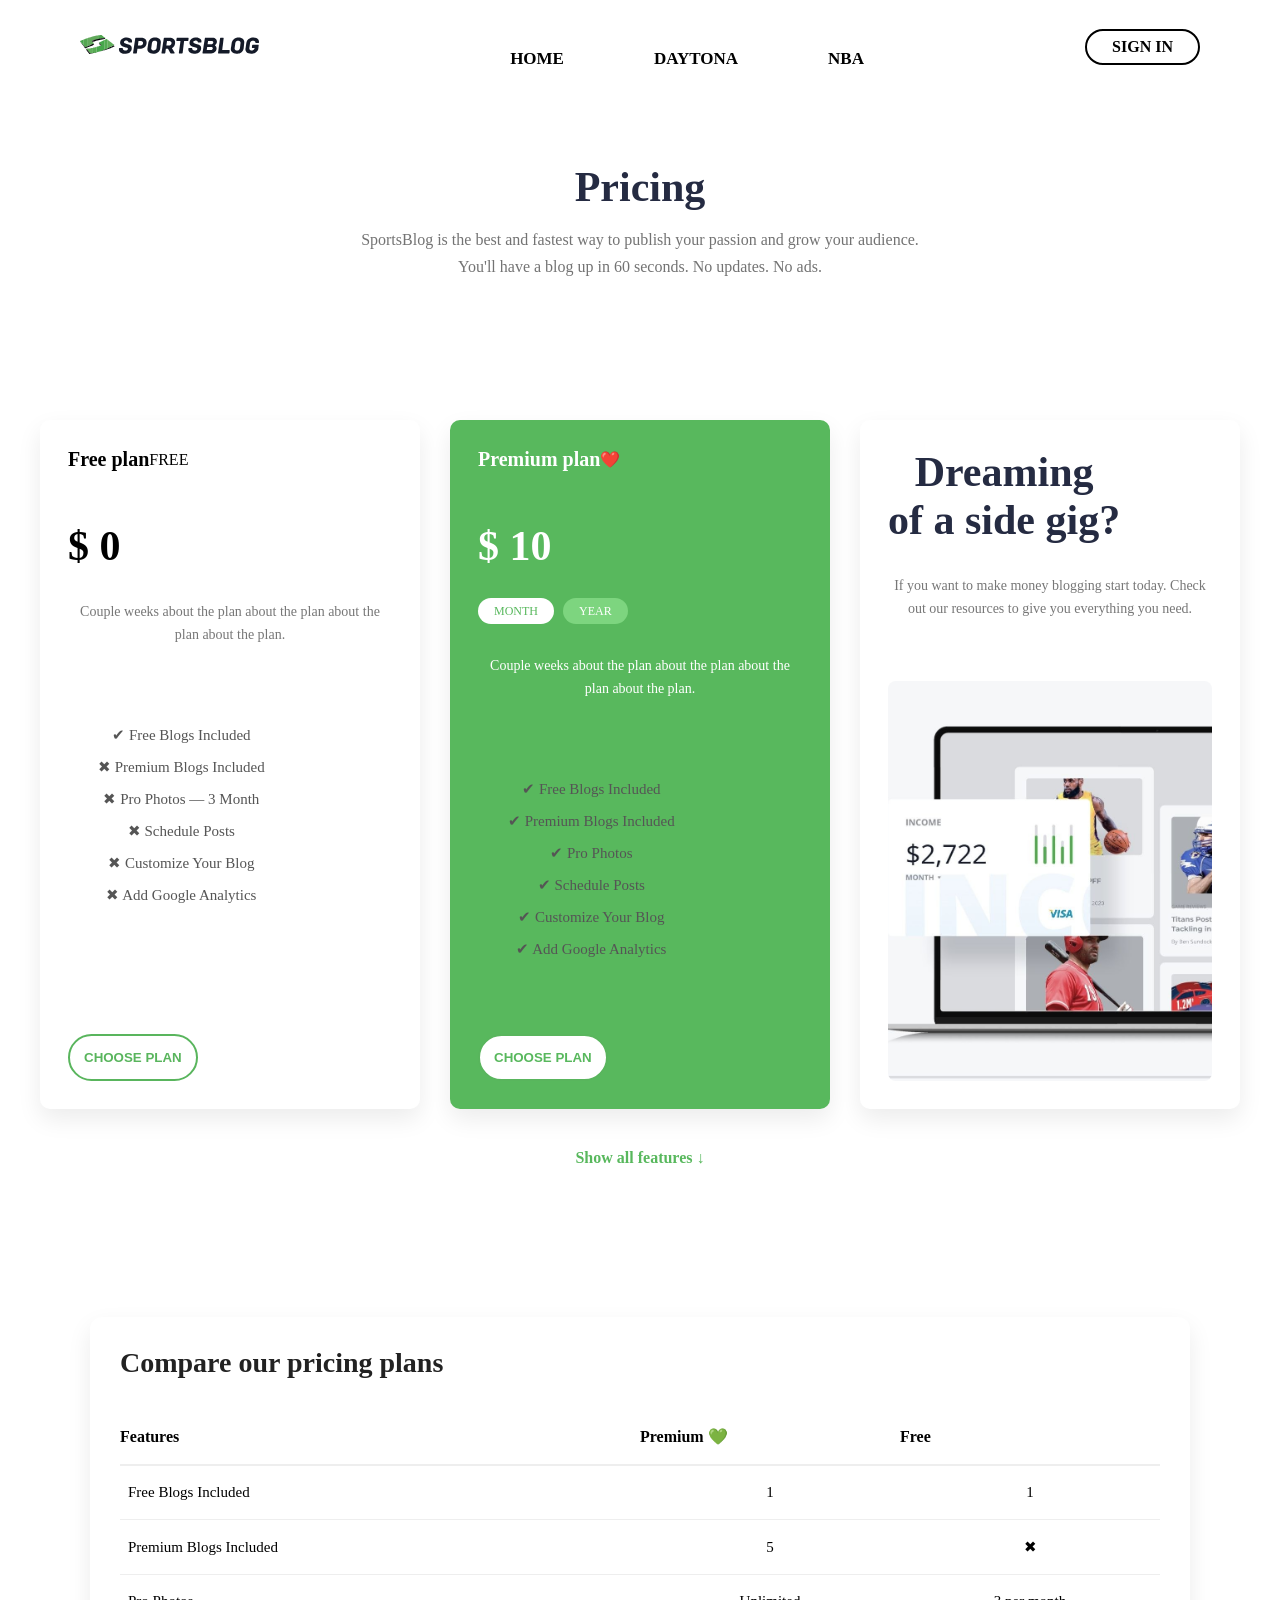
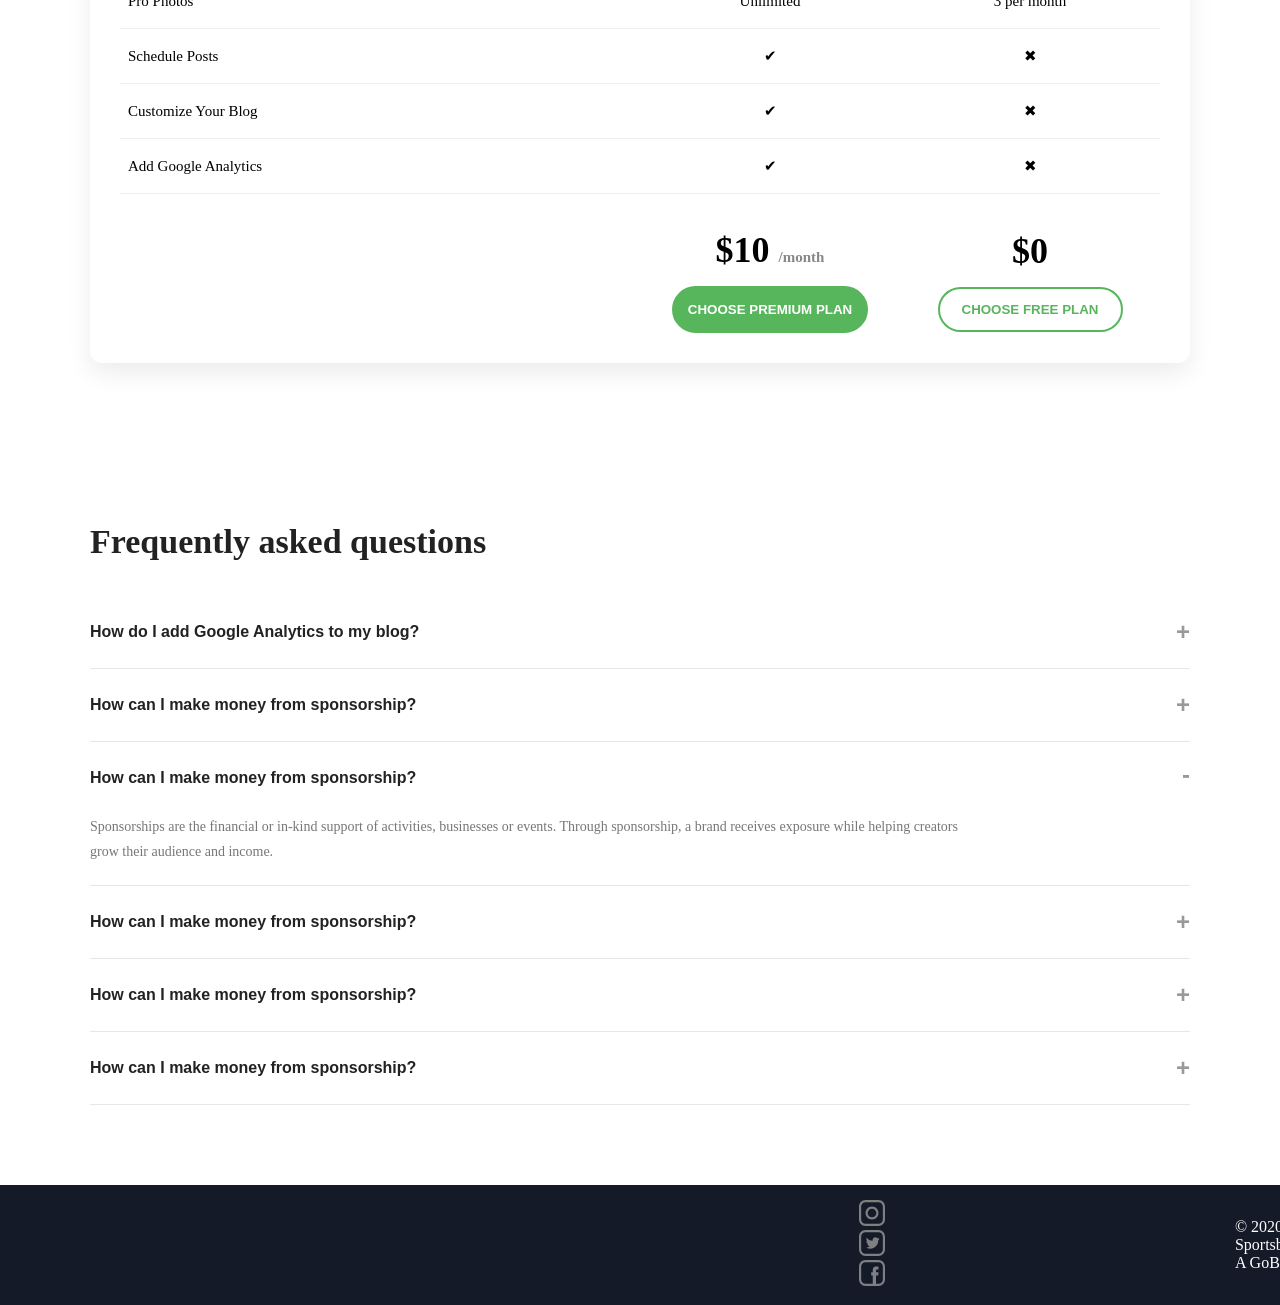
==== button.html @ b6815db2 "new project" ====
<!DOCTYPE html>
<html lang="en">
<head>
    <meta charset="UTF-8">
    <meta name="viewport" content="width=device-width, initial-scale=1.0">
    <title>Document</title>
    <link rel="stylesheet" href="./style.css">
</head>
<body>
   <header class="header">
  <div class="logo">
    <img src="./img/LOGO_dark background.svg" alt="">
  </div>
  <div class="hamburger" id="hamburger">
    <span></span>
    <span></span>
    <span></span>
  </div>

  <nav class="navbar" id="navbar">
    <ul>
      <li><a href="./index.html">HOME</a></li>
      <li><a href="./daytona.html">DAYTONA</a></li>
      <li><a href="./nba.html">NBA</a></li>
    </ul>
  </nav>

  <a href="./button.html" class="signin">SIGN IN</a>
</header>
<script src="./app.js"></script>
<section class="pricing">
    <div class="containerss">
        <h2>Pricing</h2>
        <p>
            SportsBlog is the best and fastest way to publish your passion and grow your audience.
            <br>
            You'll have a blog up in 60 seconds. No updates. No ads.
        </p>
    </div>
</section>
<section class="pricing">

<div class="container">

<div class="card">

<div class="top">
<h3>Free plan</h3>
<span>FREE</span>
</div>

<h1>$ 0</h1>

<p>
Couple weeks about the plan about the plan
about the plan about the plan.
</p>

<ul>

<li>✔ Free Blogs Included</li>
<li>✖ Premium Blogs Included</li>
<li>✖ Pro Photos — 3 Month</li>
<li>✖ Schedule Posts</li>
<li>✖ Customize Your Blog</li>
<li>✖ Add Google Analytics</li>

</ul>

<button>CHOOSE PLAN</button>

</div>

<!-- Premium -->

<div class="card premium">

<div class="top">
<h3>Premium plan</h3>
<span>❤️</span>
</div>

<h1>$ 10</h1>

<div class="switch">

<span class="active">MONTH</span>
<span>YEAR</span>

</div>

<p>
Couple weeks about the plan about the plan
about the plan about the plan.
</p>

<ul>

<li>✔ Free Blogs Included</li>
<li>✔ Premium Blogs Included</li>
<li>✔ Pro Photos</li>
<li>✔ Schedule Posts</li>
<li>✔ Customize Your Blog</li>
<li>✔ Add Google Analytics</li>

</ul>

<button>CHOOSE PLAN</button>

</div>

<!-- Right Card -->

<div class="card image-card">

<h2>Dreaming<br>of a side gig?</h2>

<p>

If you want to make money blogging
start today. Check out our resources
to give you everything you need.

</p>

<img src="./img/photo_2026-07-07_12-33-56.jpg"
alt="dashboard">

</div>

</div>

<a href="#" class="features">
Show all features ↓
</a>

</section>
<section class="compare">

<div class="wrapper">

<h2>Compare our pricing plans</h2>

<div class="table">

<div class="head">
<div>Features</div>
<div>Premium 💚</div>
<div>Free</div>
</div>

<div class="row">
<div>Free Blogs Included</div>
<div>1</div>
<div>1</div>
</div>

<div class="row">
<div>Premium Blogs Included</div>
<div>5</div>
<div>✖</div>
</div>

<div class="row">
<div>Pro Photos</div>
<div>Unlimited</div>
<div>3 per month</div>
</div>

<div class="row">
<div>Schedule Posts</div>
<div>✔</div>
<div>✖</div>
</div>

<div class="row">
<div>Customize Your Blog</div>
<div>✔</div>
<div>✖</div>
</div>

<div class="row">
<div>Add Google Analytics</div>
<div>✔</div>
<div>✖</div>
</div>

<div class="footerss">
<div></div>
<div class="price">
<h3>$10 <span>/month</span></h3>
<button class="green">
CHOOSE PREMIUM PLAN
</button>
</div>
<div class="price">
<h3>$0</h3>
<button class="greens">
CHOOSE FREE PLAN
</button>
</div>
</div>
</div>
</div>
</section>
<section class="faq">
    <div class="containe">
        <h2>Frequently asked questions</h2>
        <div class="accordion">
            <div class="item">
                <button class="question">
                    <span>How do I add Google Analytics to my blog?</span>
                    <span>+</span>
                </button>
                <div class="answerss">
                    <p>
                        Copy your Google Analytics tracking ID and paste it into
                        your blog settings. Save the changes and analytics will
                        begin tracking visitors.
                    </p>
                </div>
            </div>

            <div class="item">
                <button class="question">
                    <span>How can I make money from sponsorship?</span>
                    <span>+</span>
                </button>

                <div class="answerss">
                    <p>
                        Sponsorships are agreements where companies pay you to
                        promote their products or services through your content.
                    </p>
                </div>
            </div>

            <div class="item active">
                <button class="question">
                    <span>How can I make money from sponsorship?</span>
                    <span>-</span>
                </button>
                <div class="answerss show">
                    <p>
                        Sponsorships are the financial or in-kind support of
                        activities, businesses or events. Through sponsorship,
                        a brand receives exposure while helping creators grow
                        their audience and income.
                    </p>
                </div>
            </div>
            <div class="item">
                <button class="question">
                    <span>How can I make money from sponsorship?</span>
                    <span>+</span>
                </button>

                <div class="answerss">
                    <p>Lorem ipsum dolor sit amet.</p>
                </div>
            </div>

            <div class="item">
                <button class="question">
                    <span>How can I make money from sponsorship?</span>
                    <span>+</span>
                </button>

                <div class="answerss">
                    <p>Lorem ipsum dolor sit amet.</p>
                </div>
            </div>
            <div class="item">
                <button class="question">
                    <span>How can I make money from sponsorship?</span>
                    <span>+</span>
                </button>
                <div class="answerss">
                    <p>Lorem ipsum dolor sit amet.</p>
                </div>
            </div>
        </div>
    </div>
</section>
<footer>
    <div class="footer">
        <ul class="foot__ul">
            <li class="foot__li"><a href="#"></a>ABOUT</li>
            <li class="foot__li"><a href="#"></a>CONTACT US</li>
            <li class="foot__li"><a href="#"></a>HELP</li>
            <li class="foot__li"><a href="#"></a>LEGAL</li>
            <li class="foot__li"><a href="#"></a>STORE</li>
        </ul>
        <div class="foot__imgs">
            <img src="./img/Instagram icon.svg" alt="">
            <img src="./img/Twitter icon.svg" alt="">
            <img src="./img/Facebook icon.svg" alt="">
        </div>
        <p class="footer__P">© 2020 Sportsblog.com A GoBlog Site</p>
    </div>
</footer>
</body>
</html>
---- style.css ----
* {
  padding: 0;
  margin: 0;
  box-sizing: border-box;
} 
.header{
    display:flex; 
    justify-content:space-between; 
    align-items:center;
    padding:10px 80px;
    background:#fff;
    position:relative;
} 
.navbar ul{
    display:flex; 
    gap:60px;
    list-style:none;
}
.navbar ul li a{
    text-decoration:none;
    color:#000;
    font-weight:700; 
}
.navbar:hover{
  color: #1ca72e; 
}
.signin{
    padding:7px 25px;
    border:2px solid #000;
    border-radius:30px;
    text-decoration:none;
    color:#000; 
    font-weight:600;
} 
.hamburger{
    display:none;
    flex-direction:column;
    cursor:pointer;
    gap:5px;
} 
.hamburger span{
    width:28px;
    height:3px;
    background:#000;
    border-radius:5px;
    transition:.3s;
} 
@media (max-width:375px){

.header{
    padding:15px 20px;
}

.hamburger{
    display:flex;
}

.navbar{
    position:absolute;
    top:70px;
    left:0;
    width:100%;
    background:#fff; 
    display:none;
    box-shadow:0 5px 15px rgba(0,0,0,.15);
} 

.navbar.active{
    display:block;
} 

.navbar ul{
    flex-direction:column;
    gap:0;
}

.navbar ul li{
    text-align:center;
    border-bottom:1px solid #eee;
}

.navbar ul li a{
    display:block;
    padding:10px;
}
.navbar ul li a:hover{
    color: #1ca72e;
  }
.signin{
    display:none;
}

}

@media (min-width:768px){
  .navbar{
    display:none;
  }
}
@media (min-width:1024px){

.hamburger{
    display:none;
}

.navbar{
    display:flex !important;
}
.navbar ul li a:hover{
    color: #1ca72e;
  }
}
.article{
    width:90%;
    max-width:1100px;
    margin:40px auto;
    text-align:center;
}

.category{
    color:#9c9c9c;
    font-size:12px;
    letter-spacing:1px;
} 

.article h1{
    font-size:56px;
    font-weight:800;
    color:#2d2d2d;
    margin:18px 0 28px;
    line-height:1.2;
}

.authorer{
     display:flex;
     justify-content:center;
     align-items:center;
    gap:15px;
    margin-bottom:35px;
}

.authorer img{
    width:50px;
    height:50px;
    border-radius:50%;
} 
 
.authorer-text{
    text-align:left;
} 
 
.authorer-text p{
    color:#555;
    font-size:14px;
}

.authorer-text span{
    color:#888;
}

.authorer-text small{
    color:#999;
     font-size:12px;
}

.article-image img{
    width:100%;
    border-radius:8px;
    display:block;
}

.caption{
    margin-top:12px;
    color:#999;
    font-size:12px;
}
@media(max-width:1024px){

.article h1{

    font-size:46px;

} 
 
.article{

    width:94%;

}

}
@media(max-width:768px){

.article{

    margin:30px auto;

} 
 
.article h1{

    font-size:36px;

}

.authorer{

    flex-direction:column;

}

.authorer-text{

    text-align:center;

}

}
@media(max-width:375px){

.article{

    width:95%;

}

.category{

    font-size:10px;

}

.article h1{

    font-size:25px;
    line-height:1.35;

}

.authorer img{

    width:42px;
    height:42px;

}

.authorer-text p{

     font-size:12px;

}

.authorer-text small{

    font-size:11px;

}

.article-image img{

    border-radius:5px;

}

.caption{

    font-size:10px;

}

} 
 
.blog{
    max-width:650px;
    margin:50px auto;
    padding:0 20px;
}

.intro{
    font-size:15px;
    line-height:1.9;
    margin-bottom:35px;
}

article{
    margin-bottom:45px;
}

article h2{
    font-size:28px;
    margin-bottom:18px;
    font-weight:700;
}

article p{
    font-size:15px;
    line-height:1.9;
    color:#666;
    margin-bottom:18px;
}

.quote{
     display:flex;
    gap:18px;
    background:#ffffff;
    padding:20px;
    border-radius:8px;
    margin:30px 0;
    box-shadow:0 5px 15px rgba(0,0,0,.08);
} 

.iconss{
    width:45px;
    height:45px;
    border-radius:50%;
    background:#ffffff;
    display:flex;
    align-items:center;
    justify-content:center;
    font-size:22px;
} 
 
.quote strong{
    display:block;
    margin-bottom:8px;
}

.quote p{
    margin:0;
}

article img{
     width:100%;
     border-radius:8px;
    margin-top:15px;
} 
@media(max-width:1024px){

.blog{

    max-width:760px;

}

article h2{

    font-size:26px;

}

}
@media(max-width:768px){

.blog{

    max-width:95%;

}

article h2{

    font-size:22px;

} 
 
.quote{
  display: none;
}

}
@media(max-width:375px){

.blog{

    padding:0 15px;

} 
 
.intro{

    font-size:13px;

}

article h2{

    font-size:18px;

}

article p{

    font-size:13px;
    line-height:1.7;

}

.quote{
  display: none;
}

.iconss{

    width:40px;
    height:40px;
    font-size:18px;

}
}
.comments{
width:90%;
max-width:760px;
margin:60px auto;
}

.comments h2{
font-size:38px;
margin-bottom:35px;
}

.comment-form{
display:flex;
gap:20px;
margin-bottom:50px;
} 
 
.comment-form img{
width:55px;
height:55px;
border-radius:50%;
} 
 
.form{
flex:1;
}

textarea{
width:100%;
height:110px;
padding:20px;
border:1px solid #ddd;
border-radius:6px;
resize:none;
outline:none;
font-size:15px;
}

.button{
margin-top:18px;
padding:12px 35px;
background:#fff;
border:1px solid #ccc;
border-radius:25px;
cursor:pointer;
letter-spacing:2px;
font-size:12px;
transition:.3s;
}

.button:hover{
background:#222;
color:#fff;
}

.comment{
display:flex;
gap:18px;
padding:30px 0;
border-top:1px solid #ddd;
}

.comment img{
width:55px;
height:55px;
border-radius:50%;
}

.contentss{
flex:1;
} 
 
.top{
display:flex;
justify-content:space-between;
align-items:center;
margin-bottom:10px;
} 
 
.top h3{
font-size:20px;
} 
 
.top a{
text-decoration:none;
font-size:13px;
font-weight:600;
color:#333;
}

.contentss p{
font-size:15px;
line-height:1.8;
color:#777;
margin-bottom:15px;
}

.contentss span{
font-size:12px;
color:#999;
} 
 
.more{
margin-top:45px;
padding-top:30px;
border-top:1px solid #ddd;
font-size:13px;
letter-spacing:1px;
text-align:center;
}
@media(max-width:1024px){

.comments{

width:95%;

} 
 
.comments h2{

font-size:34px;

}

}
@media(max-width:768px){

.comment-form{

flex-direction:column;
align-items:center;

}

.comment{

flex-direction:column;
text-align:center;

}
.top{
flex-direction:column;
gap:10px;
} 
}
@media(max-width:375px){
.comments{
width:94%;
}
.comments h2{
font-size:28px;
}
textarea{
height:90px;
font-size:13px;
} 
.button{
width:100%;
}
.comment img{
width:50px;
height:50px;
} 
.top h3{
font-size:17px;
} 
.contentss p{
font-size:13px;
line-height:1.6;

}
.more{
font-size:11px;
line-height:20px;
}
}
.hero {
  width: 100%;
  height: 90vh;
  display: flex;
  justify-content: center;
  align-items: center;
  background: #0d1830;
  background-image: url(./img/Mask\ Group.png);
}

.contents {
  text-align: center;
}

.contents h1 {
  color: white;
  font-size: 52px;
  font-weight: 700;
  line-height: 1.2;
  margin-bottom: 30px;
}

.btn {
  background: #5cc14a;
  color: white;
  border: none;
  padding: 16px 42px;
  border-radius: 30px;
  font-size: 12px;
  font-weight: bold;
  cursor: pointer;
  transition: 0.3s;
}

.btn:hover {
  background-color: #1f8b1f;
}

.contents p {
  color: white;
  margin-top: 18px;
  font-size: 14px;
  opacity: 0.85;
}

.header span {
  color: #999;
  font-size: 12px;
  letter-spacing: 1px;
}

.header h1 {
  margin-top: 5px;
  color: #222;
  font-size: 42px;
}

.content {
  display: flex;
  gap: 40px;
  margin-top: 30px;
}
.main-story {
  flex: 1.3;
}

.main-story img {
  width: 100%;
  border-radius: 8px;
}

.main-story small {
  display: block;
  color: #999;
  margin-top: 25px;
}

.main-story h2 {
  font-size: 48px;
  line-height: 1.2;
  margin: 15px 0 25px;
  color: #222;
}

.author {
  display: flex;
  align-items: center;
  gap: 10px;
}

.author img {
  width: 45px;
  height: 45px;
  border-radius: 50%;
}

.author p {
  color: #777;
  font-size: 14px;
}
.sidebar {
  flex: 1;
}

.tabs {
  display: flex;
  gap: 10px;
  margin-bottom: 25px;
}

.tabs button {
  border: none;
  background: #eee;
  padding: 10px 18px;
  border-radius: 20px;
  font-size: 12px;
}

.tabs .active {
  background: #101828;
  color: white;
}

.news-card {
  display: flex;
  gap: 15px;
  margin-bottom: 18px;
  padding: 10px;
  border-radius: 10px;
}

.news-card img {
  width: 100px;
  height: 70px;
  border-radius: 6px;
}

.news-card span {
  color: #888;
  font-size: 11px;
} 
 
.news-card h4 {
  margin-top: 5px;
  color: #222;
  font-size: 18px;
} 
.news-card :hover {
  color: #39b54a;
} 
.news-card p {
  margin-top: 8px;
  color: #999;
  font-size: 12px;
} 
 
.active-card {
  background: #ececec;
} 
.active-card h4 {
  color: #39b54a;
} 
@media (max-width: 900px) {
  .content {
    flex-direction: column;
  }
 
  .main-story h2 {
    font-size: 32px;
  }
 
  .news-card {
    flex-direction: column;
  }
 
  .news-card img {
    width: 90%;
    height: 400px;
    padding-left: 20px;
  }
} 

.section__left {
  display: flex;
  padding-top: 100px;
  background-color: #ebebeb;
 }
.left {
  flex: 1;
} 
 
.left img {
  width: 100%;
  padding-left: 100px;
  border-radius: 12px;
} 
 
.right {
  padding-top: 100px;
  padding-left: 10px;
  flex: 1;
} 
 
.subtitle {
  font-size: 12px;
  color: #888;
  font-weight: 600;
  letter-spacing: 1px;
} 
 
.right h1 {
  margin-top: 10px;
  font-size: 52px;
  color: #1c2333;
  font-weight: 800;
} 
 
ul {
  list-style: none;
  margin-top: 25px;
} 
 
ul li {
  margin: 14px 0;
  color: #555;
  font-size: 17px;
  position: relative;
  padding-left: 30px;
} 
 
ul li::before {
  position: absolute;
  left: 0;
  font-weight: bold;
 }
.sct__span {
  color: #1ca72e;
  padding-right: 10px;
 }
.buttons {
  margin-top: 35px;
  display: flex;
  align-items: center;
  gap: 25px;
 }
 
.btn {
  background: #50a350;
  color: white;
  text-decoration: none;
  padding: 16px 40px;
  border-radius: 40px;
  font-weight: 700;
  transition: 0.3s;
 }
 
.btn:hover {
  background: #136421;
 }
 
.link {
  text-decoration: none;
  color: #777;
  font-weight: 500;
 }
.left {
  display: none;
 }
@media (min-width: 1024px) {
  .left {
    display: flex;
  }
 }
.h1 {
  margin-top: 5px;
  margin-bottom: 40px;
  font-size: 42px;
  color: #111827;
 }
 
.bloggers {
  display: grid;
  grid-template-columns: repeat(2, 1fr);
  gap: 35px 10px;
}
.card {
  display: flex;
  align-items: flex-start;
  gap: 16px;
  position: relative;
}

.card img {
  width: 56px;
  height: 56px;
  border-radius: 50%;
  object-fit: cover;
}

.info small {
  font-size: 10px;
  color: #999;
  font-weight: 700;
}

.info h3 {
  margin: 4px 0 8px;
  font-size: 20px;
  color: #1f2937;
}

.info p {
  font-size: 14px;
  color: #8a8a8a;
  line-height: 1.6;
  max-width: 330px;
}
.badge {
  background: #3b82f6;
  color: white;
  font-size: 9px;
  padding: 3px 6px;
  border-radius: 4px;
  margin-left: 8px;
}

@media (max-width: 768px) {
  .bloggers {
    grid-template-columns: 1fr;
  }
}

.stories {
  max-width: 1440px;
  margin: auto;
}

.heade {
  display: flex;
  justify-content: space-between;
  align-items: flex-start;
  margin-bottom: 40px;
}

.subtitless {
  font-size: 11px;
  font-weight: 700;
  color: #888;
  letter-spacing: 1px;
}

.stories h1 {
  margin-top: 8px;
  font-size: 48px;
  line-height: 1.15;
  color: #1e2430;
}

.avatars {
  display: flex;
  gap: 12px;
}

.avatars img {
  width: 48px;
  height: 48px;
  border-radius: 50%;
  object-fit: cover;
  opacity: 0.5;
}

.avatars img.active {
  border: 2px solid #56c15b;
  padding: 2px;
  opacity: 1;
}

.story-card {
  position: relative;
  height: 520px;
  border-radius: 8px;
  overflow: hidden;

  background: url("./img/2596531\ 1.png") center/cover no-repeat;
}

.overlay {
  position: absolute;
  inset: 0;
  background: linear-gradient(
    90deg,
    rgba(5, 15, 40, 0.95) 0%,
    rgba(15, 35, 65, 0.65) 40%,
    rgba(15, 35, 65, 0.15) 100%
  );
}

.conten {
  position: relative;
  z-index: 2;
  color: white;
  width: 420px;
  padding: 80px 50px;
  height: 100%;
  display: flex;
  flex-direction: column;
  justify-content: space-between;
}

.quote i {
  font-size: 28px;
  margin-bottom: 20px;
}

.quote p {
  line-height: 1.9;
  font-size: 18px;
  color: #e8e8e8;
}

.author small {
  color: #bdbdbd;
  font-size: 10px;
  font-weight: 700;
}

.author h3 {
  margin-top: 8px;
  font-size: 28px;
  font-weight: 600;
}

.sign {
  margin-top: 12px;
  font-size: 36px;
  font-family: cursive;
}

.play-btn {
  position: absolute;
  left: 50%;
  top: 50%;
  transform: translate(-50%, -50%);
  width: 80px;
  height: 80px;
  border: none;
  border-radius: 50%;
  background: #59c24d;
  color: white;
  font-size: 28px;
  cursor: pointer;
  z-index: 3;
  box-shadow: 0 10px 30px rgba(89, 194, 77, 0.4);
 }

@media (max-width: 900px) {
  .heade {
    flex-direction: column;
    gap: 20px;
  }
  
  .stories h1 {
    font-size: 36px;
  }

  .story-card {
    height: auto;
    min-height: 500px;
  }

  .conten {
    width: 100%;
  }
}
.tags {
    padding-top: 50px;
    display:block;
    text-align:center;
    color:#999;
    font-size:10px;
    letter-spacing:2px;
    margin-bottom:8px;
}

.h1{
    text-align:center;
    margin-bottom:40px; 
    font-size:30px;
    color:#222;
}  
 
.newss{
    display:flex;
    flex-direction:column;
    gap:28px;
} 

.carderss{
    display:flex; 
    gap:10px; 
    align-items:flex-start; 
} 
 
.carderss img{
    width:200px;
    height:120px;
    object-fit:cover; 
    border-radius:8px;
}
.contenterr{
    flex:1;
}

.contenterr h3{
    font-size:24px;
    color:#222;
    margin-bottom:15px;
    line-height:1.4;
}  
.metas{
    display:flex;
    align-items:center;
    gap:10px;
    color:#888;
    font-size:14px;
} 

.avatar{
    width:32px !important;
    height:32px !important;
    border-radius:50%;
}

.btnns{
    display:block;
    margin:50px auto 0;
    border:1px solid #79c46b;
    background:#fff;
    color:#79c46b;
    padding:14px 40px;
    border-radius:30px;
    cursor:pointer;
    transition:.3s;
}
.stories{
    padding-bottom: 100px;
}
.btnns:hover{
    background:#79c46b;
    color:#fff;
}



.pricing{
    width:100%;
    padding:70px 20px 40px;
    text-align:center;
}

.containerss{
    max-width:900px;
    margin:auto;
}

.pricing h2{
    font-size:42px;
    font-weight:700; 
    color:#252B42;
    margin-bottom:15px;
}

.pricing p{
    font-size:16px;
    color:#737373;
    line-height:1.7; 
}
@media (max-width:375px){

    .pricing{
        padding:45px 15px 30px;
    }

    .pricing h2{
        font-size:30px;
        margin-bottom:12px;
    }

    .pricing p{
        font-size:13px;
        line-height:1.6;
    }

}
@media (min-width:376px) and (max-width:768px){

    .pricing{
        padding:60px 20px 35px;
    }

    .pricing h2{
        font-size:36px;
    }

    .pricing p{
        font-size:15px;
    }

}
@media (min-width:769px) and (max-width:1024px){

    .pricing{
        padding:70px 30px 40px;
    }

    .pricing h2{
        font-size:40px;
    }

    .pricing p{
        font-size:16px;
    } 
}  
.pricing{

padding:70px 20px;

} 

.container{

max-width:1200px;
margin:auto;

display:flex;
gap:30px;

justify-content:center;
align-items:stretch;

} 

.card{

background:#fff;
border-radius:10px;
padding:28px;
flex:1;

box-shadow:0 10px 25px rgba(0,0,0,.08);

display:flex;
flex-direction:column;

}

.top{

display:flex;
justify-content:space-between;
margin-bottom:20px;

}

.card h1{

font-size:42px;
margin:15px 0;

}

.card p{

color:#777;
font-size:14px;
line-height:1.6;
margin-bottom:25px;

} 

.card ul{

list-style:none;
margin-bottom:30px;

} 
 
.card ul li{

margin:14px 0;
font-size:15px;

}

button{

margin-top:auto;

padding:14px;

border:2px solid #59B55D;

background:white;

color:#59B55D;

font-weight:700;

border-radius:30px;

cursor:pointer;

transition:.3s;

}

button:hover{

background:#59B55D;
color:white;

}

.premium{

background:#58b85d;
color:white;

} 

.premium p{

color:white;

} 

.premium button{

background:white;
color:#58b85d;

} 

.switch{

margin-bottom:20px;

}

.switch span{

padding:6px 16px;

border-radius:20px;

font-size:12px;

background:#7dd57f;

margin-right:5px;

} 

.switch .active{

background:white;
color:#58b85d;

} 

.image-card img{

width:100%;
height:400px;
margin-top:20px;
border-radius:8px;

}

.features{

display:block;
text-align:center;
margin-top:40px;
color:#58b85d;
text-decoration:none;
font-weight:600;

}
@media (max-width:375px){

.container{

flex-direction:column;

}

.card{

padding:22px;

}

.card h1{

font-size:34px;

}

.image-card img{

margin-top:15px;

}

}
@media (min-width:376px) and (max-width:768px){

.container{

flex-wrap:wrap;

}

.card{

flex:1 1 45%;

}

.image-card{

flex:1 1 100%;

}

}
@media (min-width:769px) and (max-width:1024px){

.container{

gap:20px;

}

.card{

padding:24px;

} 

.card h1{

font-size:38px;
}
}
.compare{
padding:80px 20px;
}
.wrapper{ 
max-width:1100px;
margin:auto;
background:#fff;
border-radius:12px;
padding:30px;
box-shadow:0 10px 25px rgba(0,0,0,.08);
}
.wrapper h2{
margin-bottom:30px;
font-size:28px;
font-weight:700;
color:#222;
}
.table{
width:100%;
} 
.head,
.row,
.footerss{
display:grid;
grid-template-columns:2fr 1fr 1fr;
align-items:center;
}
.head{
font-weight:700;
padding:18px 0;
border-bottom:2px solid #eee;
} 

.row{

padding:18px 0;

border-bottom:1px solid #eee;

font-size:15px;

}

.row div{

padding:0 8px;

} 
 
.row div:nth-child(2),
.row div:nth-child(3){

text-align:center;

} 
.footerss{
padding-top:35px;
}

.price{

text-align:center;

}
.price h3{
font-size:36px;
margin-bottom:15px;
}
.price span{
font-size:15px;
color:#888;
} 
.greens{
padding:13px 22px;
border-radius:30px;
border:2px solid #57b65c;
background:white;
color:#57b65c;
font-weight:700;
cursor:pointer;
transition:.3s;
} 
.green{
background:#57b65c;
color:#fff;
} 

.greens:hover{

transform:translateY(-2px);

}
@media (max-width:1024px){

.wrapper{

padding:25px;

}

.price h3{

font-size:30px;

}

.greens{

font-size:13px;

}
}
@media (max-width:768px){
.wrapper{
padding:20px;
}
.head,
.row,
.footerss{
grid-template-columns:1.8fr 1fr 1fr;
font-size:14px;
}
.price h3{

font-size:28px;

}
.greens{

padding:12px 16px;

font-size:12px;

}

}
@media (max-width:375px){

.wrapper{

padding:15px;
overflow-x:auto;

} 

.table{

min-width:300px;

}

.wrapper h2{

font-size:22px;

}

.head,
.row,
.footerss{

grid-template-columns:2fr 1fr 1fr;

}

.price h3{

font-size:24px;
}
button{
padding:10px 14px;
font-size:11px;
}  
} 
.faq{
    padding:80px 20px;
}

.containe{
    max-width:1100px;
    margin:auto;
}

h2{
    font-size:34px;
    margin-bottom:35px;
    color:#222;
}

.item{
    border-bottom:1px solid #e6e6e6;
}

.question{
    width:100%;
    padding:22px 0;
    border:none; 
    background:none;
    display:flex;
    justify-content:space-between;
    align-items:center;
    cursor:pointer; 
    font-size:16px;
    font-weight:600;
    color:#222;
}

.question span:last-child{
    font-size:24px;
    color:#999;
}

.answerss{
    display:none;
    padding:0 0 20px;
}

.answerss.show{
    display:block;
}

.answerss p{
    color:#777;
    line-height:1.8;
    font-size:14px;
    max-width:900px;
} 
@media (max-width:375px){

.faq{
    padding:50px 15px;
}

h2{
    font-size:24px;
}

.question{
    font-size:14px;
    padding:18px 0;
}

.answerss p{
    font-size:13px;
    line-height:1.6;
}

}
@media (min-width:376px) and (max-width:768px){

.faq{
    padding:60px 20px;
}

h2{
    font-size:28px;
}

.question{
    font-size:15px;
}

.answerss p{
    font-size:14px;
}
}
@media (min-width:769px) and (max-width:1024px){
.containe{
    max-width:950px;
}
h2{
    font-size:32px;
}
.question{
    font-size:16px;
}
.answerss p{
    font-size:14px;
}
}
footer {
  width: 100%;
  height: 120px;
  background-color: #141a28;
}
.footer {
  width: 100%;
  height: 120px;
  background-color: #141a28;
  display: flex;
  align-items: center;
}
.foot__ul {
  padding-left: 100px;
  display: flex;
  gap: 30px;
  color: white;
}
.foot__imgs {
  padding-left: 200px;
}
.footer__P {
  padding-left: 350px;
  color: white;
 }
@media (max-width: 768px) {
  .foot__ul {
    display: none ;
  }
  .foot__imgs {
    padding-left: 200px;
  }
  .footer__P {
    padding-left: 50px;
  }
}
@media (max-width: 375px) {
  .foot__ul {
    display: none;
  }
  .foot__imgs {
    padding-left: 20px;
  }
  .footer__P {
    padding-left: 10px;
  }
}

/* ===== ANIMATSIYALAR ===== */

/* Sahifa ochilganda hero uchun fade+slide */
.hero .contents h1 {
  animation: fadeSlideUp 1s ease forwards;
  opacity: 0;
}
.hero .contents .btn {
  animation: fadeSlideUp 1s ease 0.3s forwards;
  opacity: 0;
}
.hero .contents p {
  animation: fadeSlideUp 1s ease 0.6s forwards;
  opacity: 0;
}

@keyframes fadeSlideUp {
  from {
    opacity: 0;
    transform: translateY(40px);
  }
  to {
    opacity: 1;
    transform: translateY(0);
  }
}

/* Scroll paytida ko'rinadigan elementlar */
.reveal {
  opacity: 0;
  transform: translateY(50px);
  transition: opacity 0.8s ease, transform 0.8s ease;
}
.reveal.active {
  opacity: 1;
  transform: translateY(0);
}

/* Kartalar hover animatsiyasi */
.news-card,
.card,
.story-card {
  transition: transform 0.3s ease, box-shadow 0.3s ease;
}
.news-card:hover,
.card:hover {
  transform: translateY(-8px);
  box-shadow: 0 10px 25px rgba(0, 0, 0, 0.15);
}

/* Tugmalar hover */
.btn,
.link {
  transition: all 0.3s ease;
}
.btn:hover {
  transform: scale(1.05);
  box-shadow: 0 8px 20px rgba(0, 0, 0, 0.2);
}

/* Nav linklar */
.navbar ul li a {
  position: relative;
  transition: color 0.3s ease;
}
.navbar ul li a::after {
  content: "";
  position: absolute;
  left: 0;
  bottom: -4px;
  width: 0;
  height: 2px;
  background: currentColor;
  transition: width 0.3s ease;
}
.navbar ul li a:hover::after {
  width: 100%;
}

/* Hamburger animatsiyasi */
.hamburger span {
  transition: transform 0.3s ease, opacity 0.3s ease;
}
.hamburger.active span:nth-child(1) {
  transform: translateY(8px) rotate(45deg);
}
.hamburger.active span:nth-child(2) {
  opacity: 0;
}
.hamburger.active span:nth-child(3) {
  transform: translateY(-8px) rotate(-45deg);
}

/* Play button pulse */
.play-btn {
  animation: pulse 2s infinite;
}
@keyframes pulse {
  0% { transform: scale(1); }
  50% { transform: scale(1.08); }
  100% { transform: scale(1); }
}


/* ===== DAYTONA SAHIFA ANIMATSIYALARI ===== */

.tags {
  animation: fadeSlideUp 0.8s ease forwards;
  opacity: 0;
}

.stories > h1 {
  animation: fadeSlideUp 0.8s ease 0.2s forwards;
  opacity: 0;
}

@keyframes fadeSlideUp {
  from {
    opacity: 0;
    transform: translateY(30px);
  }
  to {
    opacity: 1;
    transform: translateY(0);
  }
}

/* Scroll'da chiqadigan kartalar */
.reveal {
  opacity: 0;
  transform: translateY(50px);
  transition: opacity 0.8s ease, transform 0.8s ease;
}
.reveal.active {
  opacity: 1;
  transform: translateY(0);
}

/* Kartalar hover */
.carders,
.carderss {
  transition: transform 0.3s ease, box-shadow 0.3s ease;
}
.carders:hover,
.carderss:hover {
  transform: translateY(-8px);
  box-shadow: 0 10px 25px rgba(0, 0, 0, 0.15);
}
.carders img,
.carderss img {
  transition: transform 0.4s ease;
  overflow: hidden;
}
.carders:hover img,
.carderss:hover img {
  transform: scale(1.05);
}

/* Tugma */
.btnns {
  transition: all 0.3s ease;
}
.btnns:hover {
  transform: scale(1.05);
  box-shadow: 0 8px 20px rgba(0, 0, 0, 0.2);
}

/* Nav va hamburger (agar hali qo'shmagan bo'lsangiz) */
.navbar ul li a {
  position: relative;
  transition: color 0.3s ease;
}
.navbar ul li a::after {
  content: "";
  position: absolute;
  left: 0;
  bottom: -4px;
  width: 0;
  height: 2px;
  background: currentColor;
  transition: width 0.3s ease;
}
.navbar ul li a:hover::after {
  width: 100%;
}


/* ===== NBA MAQOLA SAHIFASI ANIMATSIYALARI ===== */

.category {
  animation: fadeSlideUp 0.8s ease forwards;
  opacity: 0;
}
.article > h1 {
  animation: fadeSlideUp 0.8s ease 0.2s forwards;
  opacity: 0;
}
.authorer {
  animation: fadeIn 0.8s ease 0.4s forwards;
  opacity: 0;
}
.article-image {
  animation: fadeSlideUp 1s ease 0.5s forwards;
  opacity: 0;
}

@keyframes fadeSlideUp {
  from {
    opacity: 0;
    transform: translateY(30px);
  }
  to {
    opacity: 1;
    transform: translateY(0);
  }
}
@keyframes fadeIn {
  from { opacity: 0; }
  to { opacity: 1; }
}

/* Scroll'da chiqadigan bloklar */
.reveal {
  opacity: 0;
  transform: translateY(50px);
  transition: opacity 0.8s ease, transform 0.8s ease;
}
.reveal.active {
  opacity: 1;
  transform: translateY(0);
}

/* Quote bloki uchun urg'u */
.quote {
  transition: transform 0.3s ease;
}
.quote:hover {
  transform: translateX(6px);
}

/* Rasmlar hover */
.article-image img,
article img {
  transition: transform 0.4s ease;
}
.article-image:hover img,
article:hover img {
  transform: scale(1.02);
}

/* Comment form tugmasi */
.comment-form .button {
  transition: all 0.3s ease;
}
.comment-form .button:hover {
  transform: scale(1.05);
  box-shadow: 0 8px 20px rgba(0, 0, 0, 0.2);
}

/* Har bir komment paydo bo'lishi */
.comment {
  transition: transform 0.3s ease, box-shadow 0.3s ease;
}
.comment:hover {
  transform: translateX(6px);
}

/* Reply link */
.top a {
  transition: color 0.3s ease;
}

/* Nav */
.navbar ul li a {
  position: relative;
  transition: color 0.3s ease;
}
.navbar ul li a::after {
  content: "";
  position: absolute;
  left: 0;
  bottom: -4px;
  width: 0;
  height: 2px;
  background: currentColor;
  transition: width 0.3s ease;
}
.navbar ul li a:hover::after {
  width: 100%;
}

/* ===== PRICING SAHIFASI ANIMATSIYALARI ===== */

.pricing .containerss h2,
.pricing .containerss p {
  animation: fadeSlideUp 0.8s ease forwards;
  opacity: 0;
}
.pricing .containerss p {
  animation-delay: 0.2s;
}

@keyframes fadeSlideUp {
  from {
    opacity: 0;
    transform: translateY(30px);
  }
  to {
    opacity: 1;
    transform: translateY(0);
  }
}

/* Scroll'da chiqadigan bloklar */
.reveal {
  opacity: 0;
  transform: translateY(50px);
  transition: opacity 0.8s ease, transform 0.8s ease;
}
.reveal.active {
  opacity: 1;
  transform: translateY(0);
}

/* Narx kartalari hover */
.card {
  transition: transform 0.3s ease, box-shadow 0.3s ease;
}
.card:hover {
  transform: translateY(-10px);
  box-shadow: 0 15px 30px rgba(0, 0, 0, 0.15);
}
.card.premium {
  transition: transform 0.3s ease, box-shadow 0.3s ease;
}
.card.premium:hover {
  transform: translateY(-14px) scale(1.02);
}

/* Tugmalar */
.card button,
.footerss button {
  transition: all 0.3s ease;
}
.card button:hover,
.footerss button:hover {
  transform: scale(1.05);
  box-shadow: 0 8px 20px rgba(0, 0, 0, 0.2);
}

/* Compare jadval qatorlari */
.table .row {
  transition: background 0.3s ease, transform 0.2s ease;
}
.table .row:hover {
  transform: translateX(6px);
  background: rgba(0, 0, 0, 0.02);
}

/* Switch (Month/Year) */
.switch span {
  transition: all 0.3s ease;
  cursor: pointer;
}

/* ===== FAQ AKKORDEON ANIMATSIYASI ===== */
.answerss {
  max-height: 0;
  overflow: hidden;
  transition: max-height 0.4s ease, opacity 0.4s ease, padding 0.4s ease;
  opacity: 0;
}
.answerss.show {
  max-height: 300px;
  opacity: 1;
}

.question {
  transition: color 0.3s ease;
  cursor: pointer;
}
.question span:last-child {
  display: inline-block;
  transition: transform 0.3s ease;
}
.item.active .question span:last-child {
  transform: rotate(180deg);
}

.item {
  transition: box-shadow 0.3s ease;
}
.item:hover {
  box-shadow: 0 4px 15px rgba(0, 0, 0, 0.08);
}

/* Nav */
.navbar ul li a {
  position: relative;
  transition: color 0.3s ease;
}
.navbar ul li a::after {
  content: "";
  position: absolute;
  left: 0;
  bottom: -4px;
  width: 0;
  height: 2px;
  background: currentColor;
  transition: width 0.3s ease;
}
.navbar ul li a:hover::after {
  width: 100%;
}
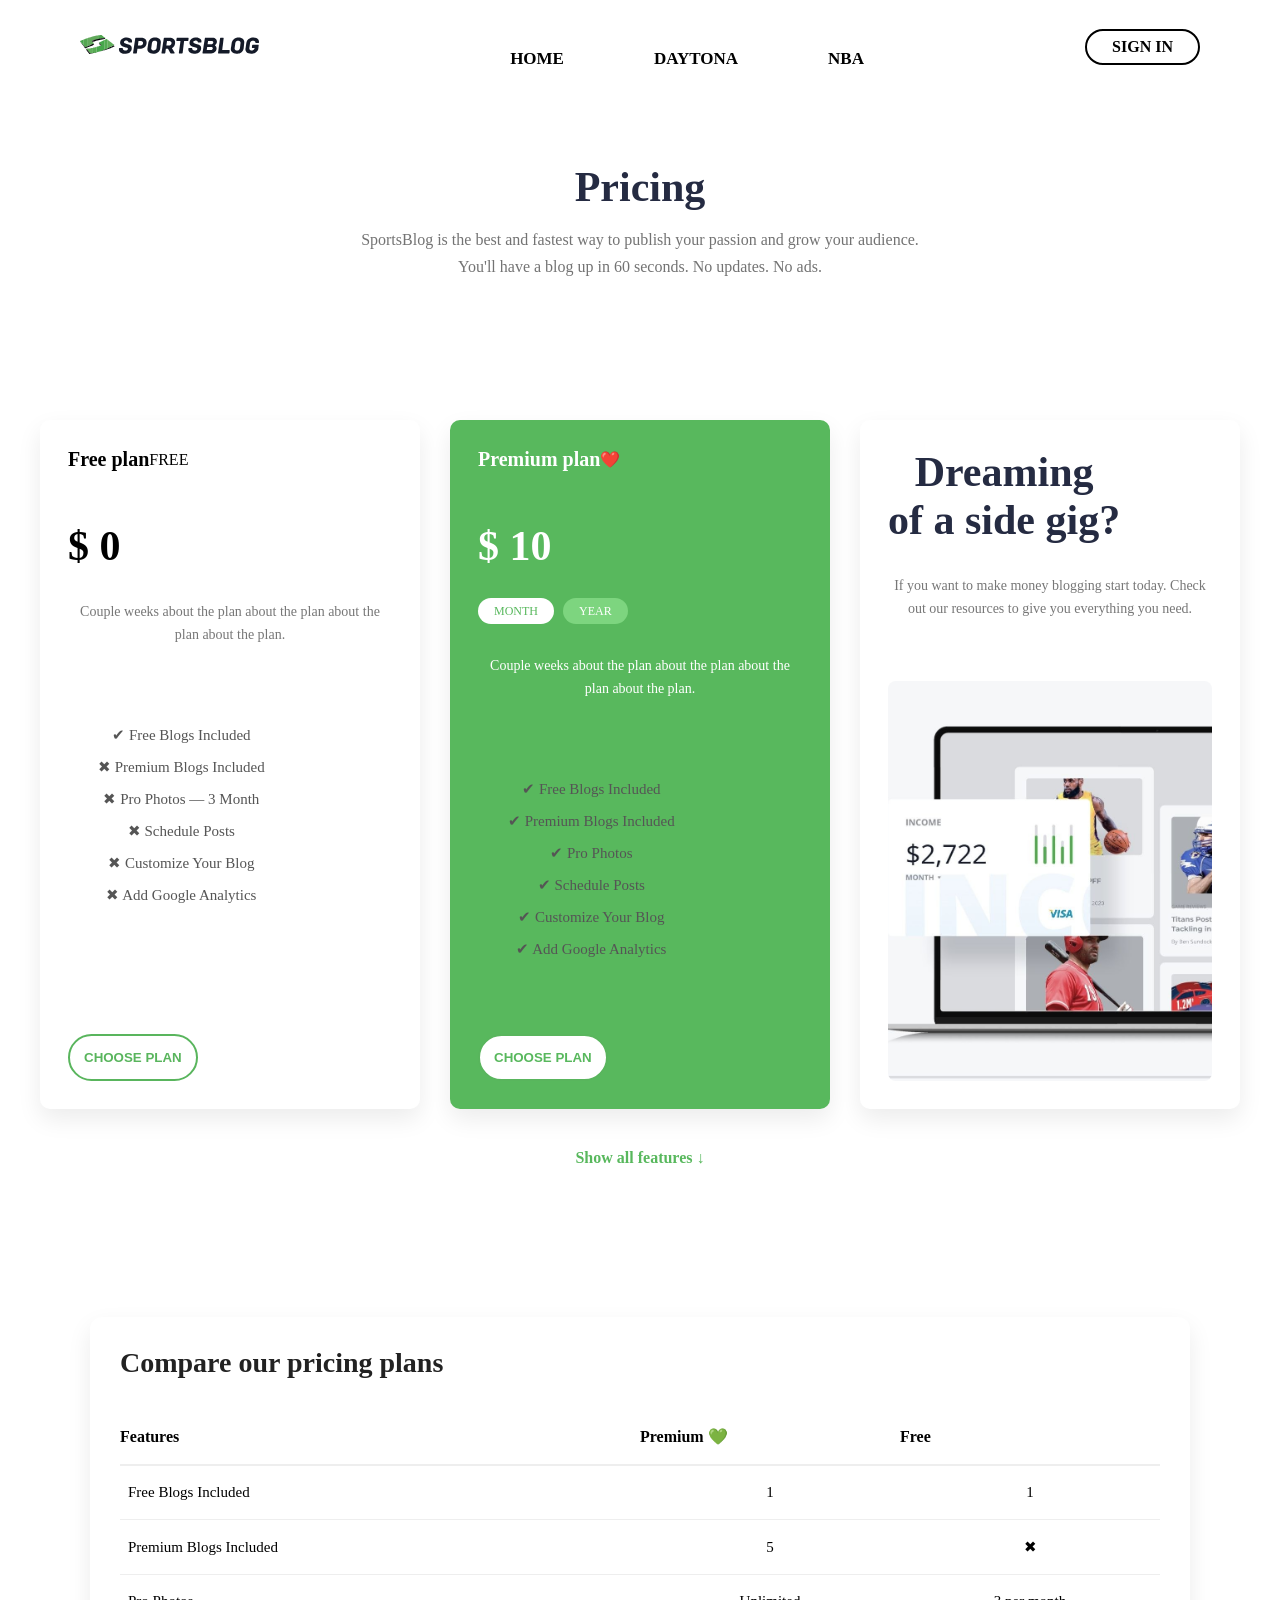
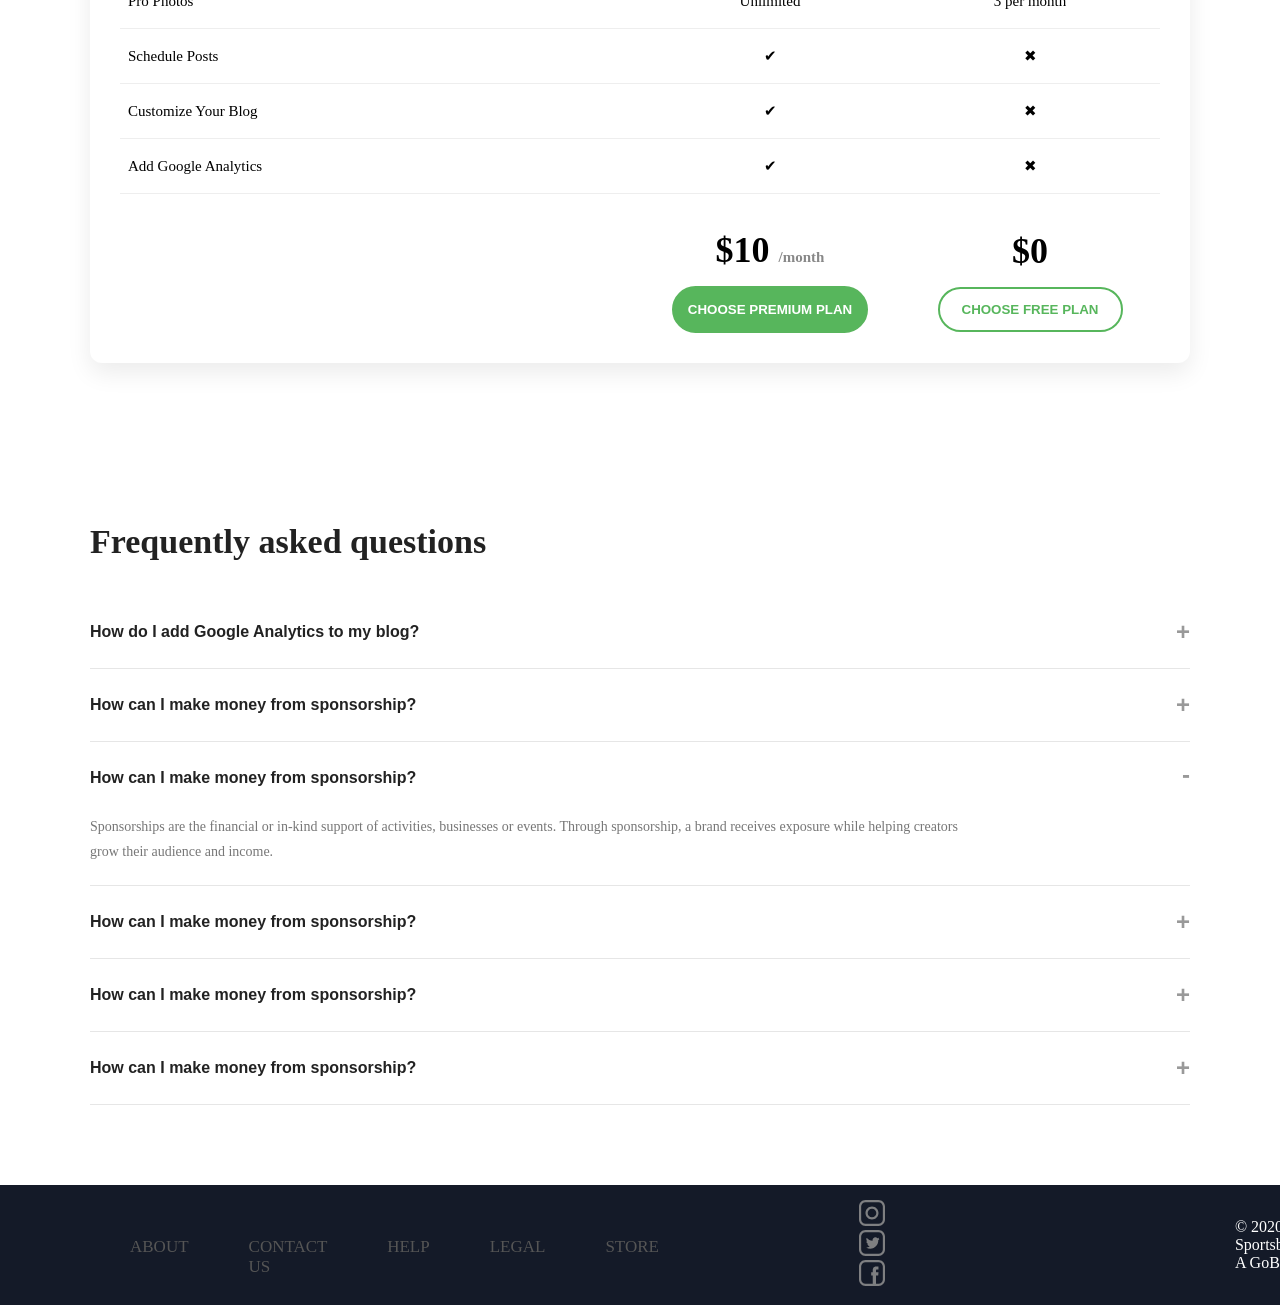
==== commit ebf73924: "first commit" ====
--- a/button.html
+++ b/button.html
@@ -3,7 +3,7 @@
 <head>
     <meta charset="UTF-8">
     <meta name="viewport" content="width=device-width, initial-scale=1.0">
-    <title>Document</title>
+    <title>SASS WEBSITE</title>
     <link rel="stylesheet" href="./style.css">
 </head>
 <body>
--- a/style.css
+++ b/style.css
@@ -45,7 +45,7 @@
     border-radius:5px;
     transition:.3s;
 } 
-@media (max-width:375px){
+@media (max-width:500px){
 
 .header{
     padding:15px 20px;
@@ -216,7 +216,7 @@
 }
 
 }
-@media(max-width:375px){
+@media(max-width:500px){
 
 .article{
 
@@ -368,7 +368,7 @@
 }
 
 }
-@media(max-width:375px){
+@media(max-width:500px){
 
 .blog{
 
@@ -552,7 +552,7 @@
 gap:10px;
 } 
 }
-@media(max-width:375px){
+@media(max-width:500px){
 .comments{
 width:94%;
 }
@@ -1160,7 +1160,7 @@
     color:#737373;
     line-height:1.7; 
 }
-@media (max-width:375px){
+@media (max-width:500px){
 
     .pricing{
         padding:45px 15px 30px;
@@ -1177,7 +1177,7 @@
     }
 
 }
-@media (min-width:376px) and (max-width:768px){
+@media (min-width:501px) and (max-width:768px){
 
     .pricing{
         padding:60px 20px 35px;
@@ -1372,7 +1372,7 @@
 font-weight:600;
 
 }
-@media (max-width:375px){
+@media (max-width:500px){
 
 .container{
 
@@ -1399,7 +1399,7 @@
 }
 
 }
-@media (min-width:376px) and (max-width:768px){
+@media (min-width:501px) and (max-width:768px){
 
 .container{
 
@@ -1575,7 +1575,7 @@
 }
 
 }
-@media (max-width:375px){
+@media (max-width:500px){
 
 .wrapper{
 
@@ -1666,7 +1666,7 @@
     font-size:14px;
     max-width:900px;
 } 
-@media (max-width:375px){
+@media (max-width:500px){
 
 .faq{
     padding:50px 15px;
@@ -1687,7 +1687,7 @@
 }
 
 }
-@media (min-width:376px) and (max-width:768px){
+@media (min-width:501px) and (max-width:768px){
 
 .faq{
     padding:60px 20px;
@@ -1755,7 +1755,7 @@
     padding-left: 50px;
   }
 }
-@media (max-width: 375px) {
+@media (max-width: 500px) {
   .foot__ul {
     display: none;
   }
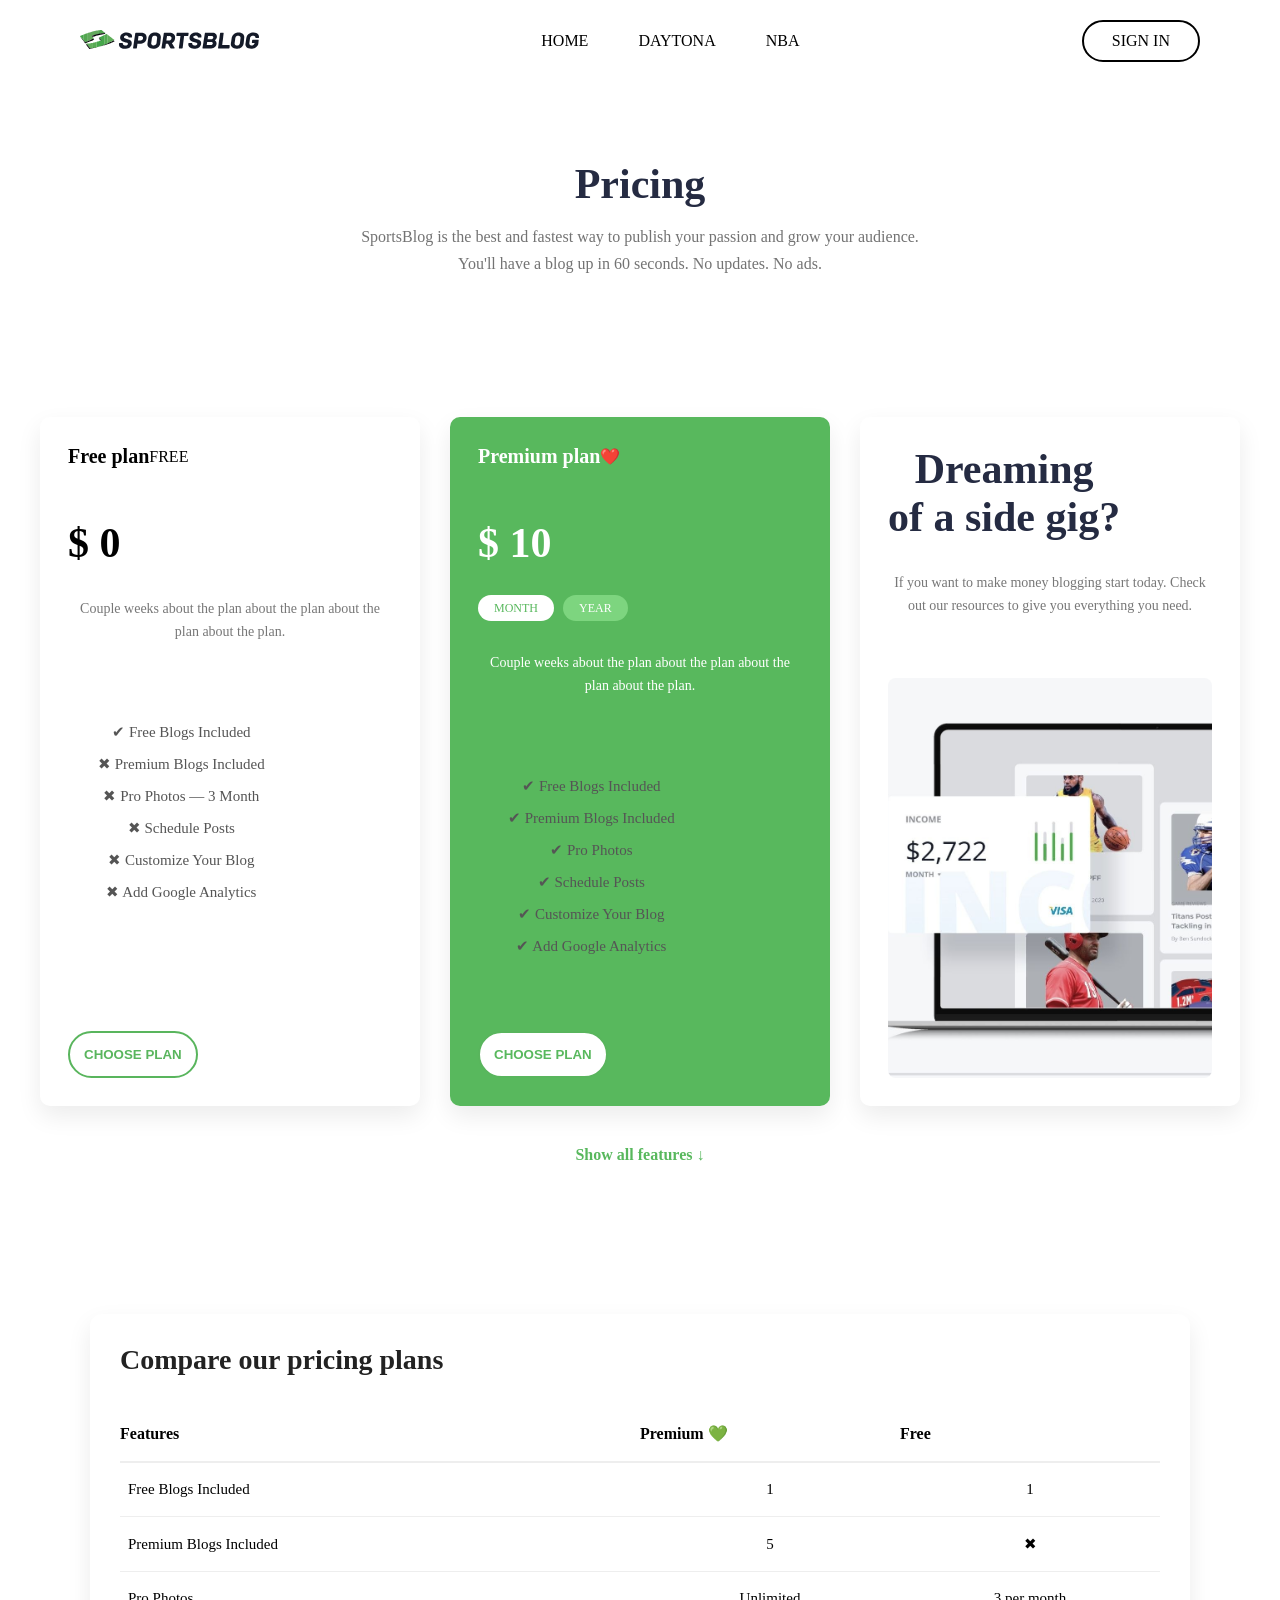
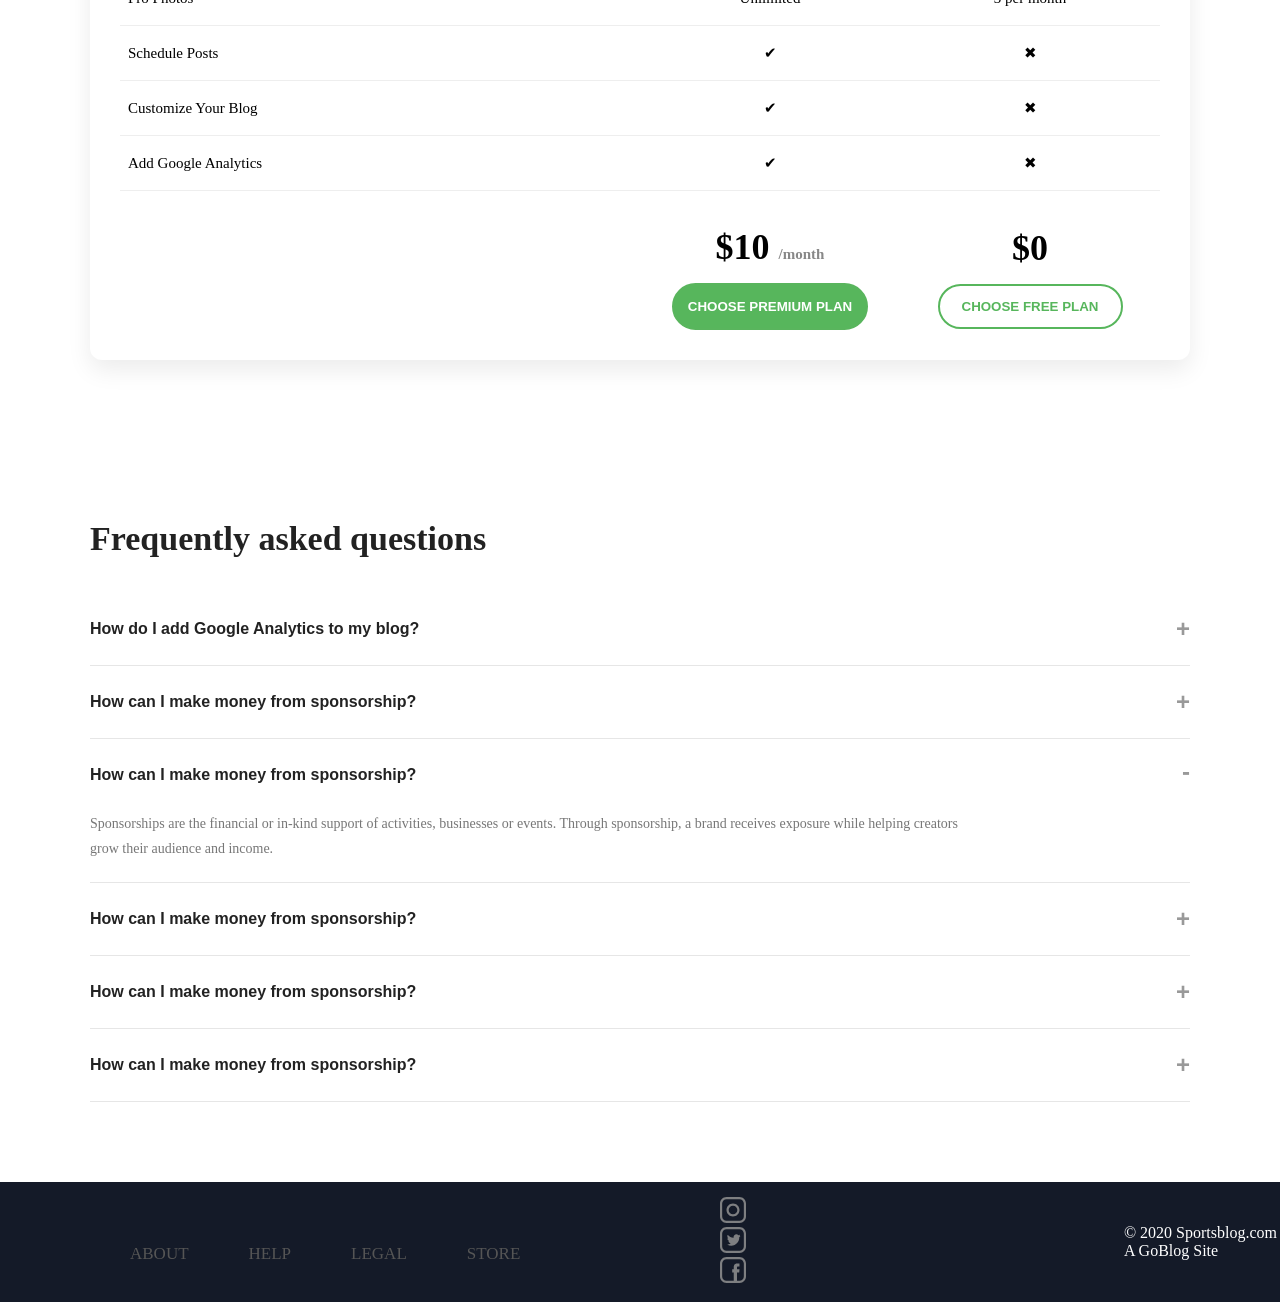
==== commit a2c570ff: "Navbar responsive qo'shildi" ====
--- a/button.html
+++ b/button.html
@@ -7,25 +7,20 @@
     <link rel="stylesheet" href="./style.css">
 </head>
 <body>
-   <header class="header">
-  <div class="logo">
-    <img src="./img/LOGO_dark background.svg" alt="">
-  </div>
-  <div class="hamburger" id="hamburger">
-    <span></span>
-    <span></span>
-    <span></span>
-  </div>
-
-  <nav class="navbar" id="navbar">
-    <ul>
-      <li><a href="./index.html">HOME</a></li>
-      <li><a href="./daytona.html">DAYTONA</a></li>
-      <li><a href="./nba.html">NBA</a></li>
-    </ul>
-  </nav>
-
-  <a href="./button.html" class="signin">SIGN IN</a>
+<header class="header">
+    <div class="logo">
+        <img src="./img/LOGO_dark background.svg" alt="">
+    </div>
+
+    <nav class="nav" id="nav">
+        <a href="./index.html">HOME</a>
+        <a href="./daytona.html">DAYTONA</a>
+        <a href="./nba.html">NBA</a>
+    </nav>
+    <a href="./button.html" class="sign-btn">SIGN IN</a>
+    <button class="menu-btn" id="menuBtn">
+        ☰
+    </button>
 </header>
 <script src="./app.js"></script>
 <section class="pricing">
@@ -286,7 +281,6 @@
     <div class="footer">
         <ul class="foot__ul">
             <li class="foot__li"><a href="#"></a>ABOUT</li>
-            <li class="foot__li"><a href="#"></a>CONTACT US</li>
             <li class="foot__li"><a href="#"></a>HELP</li>
             <li class="foot__li"><a href="#"></a>LEGAL</li>
             <li class="foot__li"><a href="#"></a>STORE</li>
--- a/style.css
+++ b/style.css
@@ -1,114 +1,157 @@
-* {
+*{
   padding: 0;
   margin: 0;
   box-sizing: border-box;
-} 
+}
 .header{
-    display:flex; 
-    justify-content:space-between; 
+    display:flex;
+    justify-content:space-between;
     align-items:center;
-    padding:10px 80px;
-    background:#fff;
+    padding:20px 80px;
     position:relative;
-} 
-.navbar ul{
-    display:flex; 
-    gap:60px;
-    list-style:none;
-}
-.navbar ul li a{
-    text-decoration:none;
-    color:#000;
-    font-weight:700; 
-}
-.navbar:hover{
-  color: #1ca72e; 
-}
-.signin{
-    padding:7px 25px;
+}
+a{
+  text-decoration: none;
+  color: black;
+}
+ul{
+  list-style: none;
+  color: #000;
+}
+.nav{
+    display:flex;
+    gap:50px;
+}
+
+.sign-btn{
+    padding:10px 28px;
     border:2px solid #000;
     border-radius:30px;
     text-decoration:none;
-    color:#000; 
-    font-weight:600;
-} 
-.hamburger{
+    color:#000;
+}
+
+.menu-btn{
     display:none;
-    flex-direction:column;
+    background:none;
+    border:none;
+    font-size:34px;
     cursor:pointer;
-    gap:5px;
-} 
-.hamburger span{
-    width:28px;
-    height:3px;
-    background:#000;
-    border-radius:5px;
-    transition:.3s;
-} 
+}
+.header{
+    position: relative;
+    z-index: 1000;
+}
+
+.nav{
+    display: none;
+}
+
+@media (max-width:768px){
+
+    .nav{
+        position: absolute;
+        top: 100%;
+        left: 0;
+        width: 100%;
+        background: #fff;
+        display: flex;
+        flex-direction: column;
+        align-items: center;
+        gap: 25px;
+        padding: 25px 0;
+
+        opacity: 0;
+        visibility: hidden;
+        transform: translateY(-15px);
+        transition: .3s;
+
+        z-index: 9999;
+        box-shadow: 0 10px 25px rgba(0,0,0,.15);
+    }
+
+    .nav.active{
+        opacity: 1;
+        visibility: visible;
+        transform: translateY(0);
+    }
+}
+
+.header{
+    position: fixed;
+    top: 0;
+    left: 0;
+    width: 100%;
+    background: #fff;
+    z-index: 9999;
+}
+.hero{
+    margin-top: 90px;
+}
+body{
+    padding-top: 90px;
+}
+
+@media (max-width:768px){
+
+    .menu-btn{
+        display:block;
+    }
+
+    .nav{
+        display:none;
+        flex-direction:column;
+        position:absolute;
+        top:80px;
+        left:0;
+        width:100%;
+        background:#fff;
+        text-align:center;
+        padding:20px 0;
+        gap:20px;
+        box-shadow:0 10px 20px rgba(0,0,0,.1);
+    }
+
+    .nav.active{
+        display:flex;
+    }
+
+    .sign-btn{
+        display:none;
+    }
+
+    .header{
+        padding:20px 30px;
+    }
+}
+
 @media (max-width:500px){
 
-.header{
-    padding:15px 20px;
-}
-
-.hamburger{
-    display:flex;
-}
-
-.navbar{
-    position:absolute;
-    top:70px;
-    left:0;
-    width:100%;
-    background:#fff; 
-    display:none;
-    box-shadow:0 5px 15px rgba(0,0,0,.15);
-} 
-
-.navbar.active{
-    display:block;
-} 
-
-.navbar ul{
-    flex-direction:column;
-    gap:0;
-}
-
-.navbar ul li{
-    text-align:center;
-    border-bottom:1px solid #eee;
-}
-
-.navbar ul li a{
-    display:block;
-    padding:10px;
-}
-.navbar ul li a:hover{
-    color: #1ca72e;
-  }
-.signin{
-    display:none;
-}
-
-}
-
-@media (min-width:768px){
-  .navbar{
-    display:none;
-  }
+    .header{
+        padding:15px 20px;
+    }
+
+    .logo img{
+        width:170px;
+    }
+
+    .menu-btn{
+        font-size:30px;
+    }
 }
 @media (min-width:1024px){
 
-.hamburger{
-    display:none;
-}
-
-.navbar{
-    display:flex !important;
-}
-.navbar ul li a:hover{
-    color: #1ca72e;
-  }
+    .menu-btn{
+        display:none !important;
+    }
+
+    .nav{
+        display:flex !important;
+    }
+
+    .sign-btn{
+        display:inline-block;
+    }
 }
 .article{
     width:90%;
